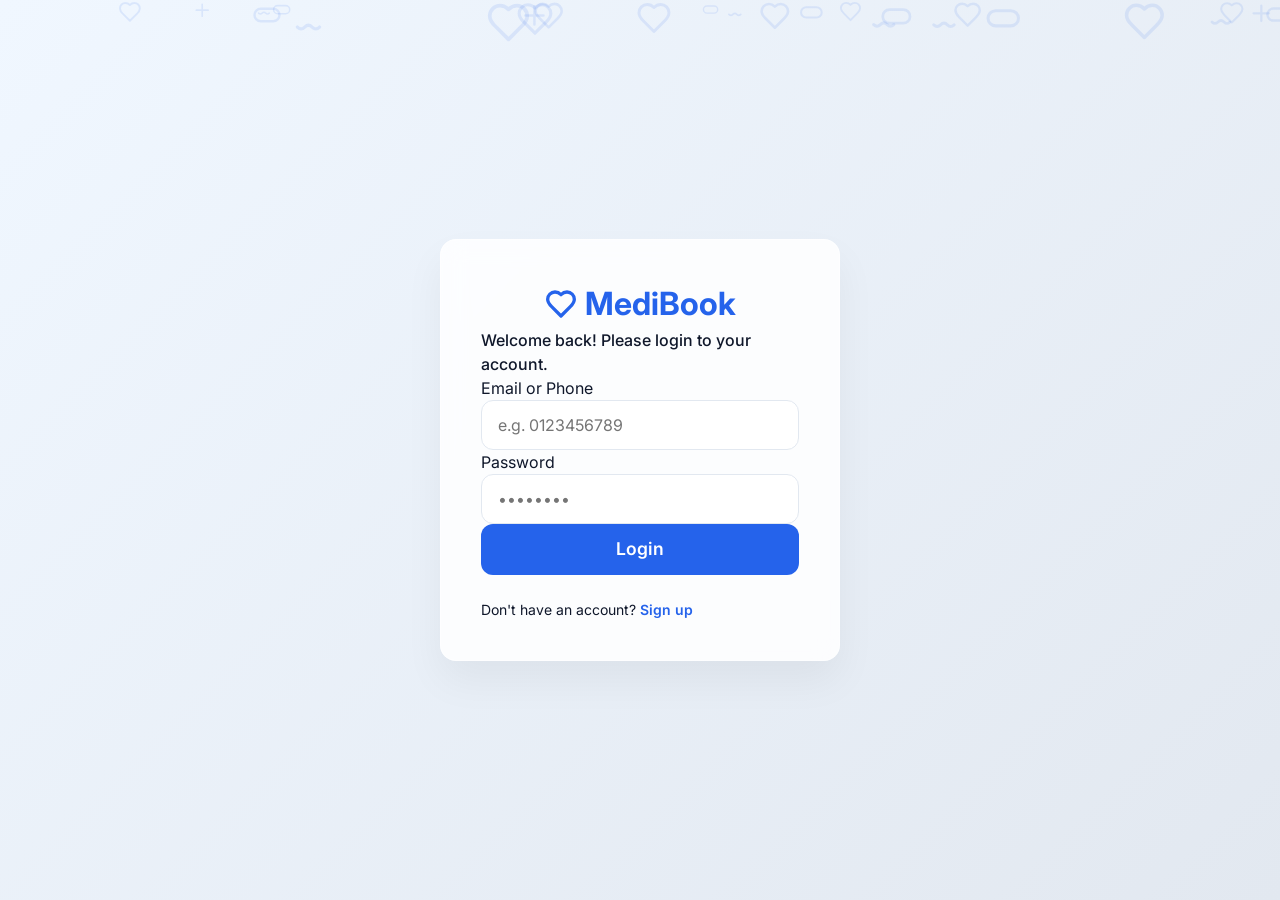
==== index.html @ 401bebbe "fix front end" ====
<!DOCTYPE html>
<html lang="en">
<head>
    <meta charset="UTF-8">
    <meta name="viewport" content="width=device-width, initial-scale=1.0">
    <title>MediBook - Appointment System</title>
    <script>
        // Check if user is logged in
        const user = localStorage.getItem('currentUser');
        if (user) {
            window.location.href = './pages/home.html';
        } else {
            window.location.href = './pages/login.html';
        }
    </script>
</head>
<body>
    <p>Redirecting...</p>
</body>
</html>
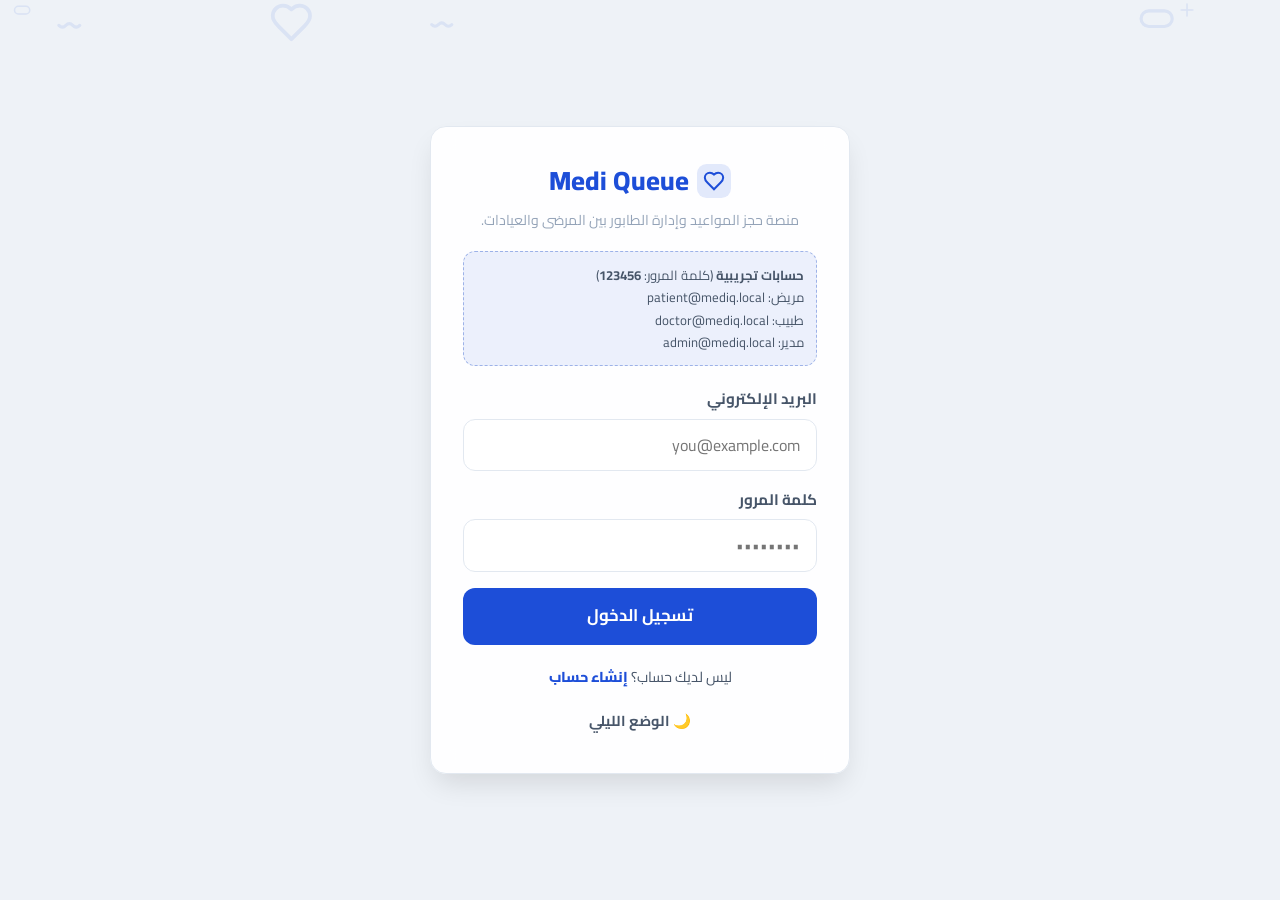
==== commit 2c5cb8d0: "Add New Pages" ====
--- a/index.html
+++ b/index.html
@@ -1,20 +1,33 @@
 <!DOCTYPE html>
-<html lang="en">
+<html lang="ar" dir="rtl">
 <head>
-    <meta charset="UTF-8">
-    <meta name="viewport" content="width=device-width, initial-scale=1.0">
-    <title>MediBook - Appointment System</title>
-    <script>
-        // Check if user is logged in
-        const user = localStorage.getItem('currentUser');
-        if (user) {
-            window.location.href = './pages/home.html';
-        } else {
-            window.location.href = './pages/login.html';
-        }
-    </script>
+  <meta charset="UTF-8" />
+  <meta name="viewport" content="width=device-width, initial-scale=1.0" />
+  <title>Medi Queue — منصة الحجز والطابور</title>
+  <link rel="stylesheet" href="./css/style.css" />
+  <link rel="preconnect" href="https://fonts.googleapis.com" />
+  <link rel="preconnect" href="https://fonts.gstatic.com" crossorigin />
+  <script>
+    (function () {
+      var k = 'mq_currentUser';
+      var raw = localStorage.getItem(k);
+      var u = null;
+      try {
+        u = raw ? JSON.parse(raw) : null;
+      } catch (e) {
+        u = null;
+      }
+      if (!u) {
+        window.location.href = './pages/login.html';
+        return;
+      }
+      if (u.role === 'doctor') window.location.href = './pages/doctor-dashboard.html';
+      else if (u.role === 'admin') window.location.href = './pages/admin-dashboard.html';
+      else window.location.href = './pages/home.html';
+    })();
+  </script>
 </head>
 <body>
-    <p>Redirecting...</p>
+  <p style="padding: 2rem; text-align: center; font-family: Cairo, sans-serif">جاري التوجيه…</p>
 </body>
 </html>
--- a/css/style.css
+++ b/css/style.css
@@ -0,0 +1,874 @@
+/*
+  Medi Queue — نظام تصميم عربي RTL + وضع ليلي
+*/
+
+@import url('https://fonts.googleapis.com/css2?family=Cairo:wght@400;500;600;700;800&family=Tajawal:wght@400;500;700;800&display=swap');
+
+:root {
+  --primary: #1d4ed8;
+  --primary-hover: #1e40af;
+  --secondary: #059669;
+  --secondary-hover: #047857;
+  --accent: #d97706;
+  --background: #eef2f7;
+  --surface: #ffffff;
+  --text-primary: #0f172a;
+  --text-secondary: #475569;
+  --text-muted: #94a3b8;
+  --border: #e2e8f0;
+  --danger: #dc2626;
+  --success: #059669;
+  --shadow-sm: 0 1px 2px 0 rgb(0 0 0 / 0.05);
+  --shadow: 0 4px 6px -1px rgb(0 0 0 / 0.08), 0 2px 4px -2px rgb(0 0 0 / 0.08);
+  --shadow-lg: 0 14px 28px -6px rgb(0 0 0 / 0.12);
+  --radius: 0.75rem;
+  --radius-lg: 1rem;
+  --radius-full: 9999px;
+  --transition: all 0.28s cubic-bezier(0.4, 0, 0.2, 1);
+  --font: 'Cairo', 'Tajawal', system-ui, sans-serif;
+}
+
+html.dark {
+  --background: #0f172a;
+  --surface: #1e293b;
+  --text-primary: #f1f5f9;
+  --text-secondary: #cbd5e1;
+  --text-muted: #94a3b8;
+  --border: #334155;
+  --shadow-sm: 0 1px 2px 0 rgb(0 0 0 / 0.35);
+  --shadow: 0 8px 24px -6px rgb(0 0 0 / 0.45);
+  --shadow-lg: 0 20px 40px -12px rgb(0 0 0 / 0.55);
+}
+
+* {
+  margin: 0;
+  padding: 0;
+  box-sizing: border-box;
+}
+
+html {
+  scroll-behavior: smooth;
+}
+
+body {
+  font-family: var(--font);
+  background-color: var(--background);
+  color: var(--text-primary);
+  line-height: 1.65;
+  -webkit-font-smoothing: antialiased;
+  text-align: start;
+}
+
+a {
+  text-decoration: none;
+  color: inherit;
+}
+
+ul {
+  list-style: none;
+}
+
+button,
+input,
+select,
+textarea {
+  font: inherit;
+  border: none;
+  outline: none;
+}
+
+img {
+  max-width: 100%;
+  display: block;
+}
+
+.container {
+  width: 100%;
+  max-width: 1180px;
+  margin-inline: auto;
+  padding-inline: 1.25rem;
+}
+
+.main-content {
+  padding-block: 6rem 4rem;
+  min-height: 82vh;
+}
+
+/* Particles */
+#particles-container {
+  position: fixed;
+  inset: 0;
+  pointer-events: none;
+  z-index: -1;
+  overflow: hidden;
+}
+
+.particle {
+  position: absolute;
+  opacity: 0.09;
+  animation: float 16s linear infinite;
+  color: var(--primary);
+}
+
+@keyframes float {
+  0% {
+    transform: translateY(110vh) rotate(0deg);
+    opacity: 0;
+  }
+  12% {
+    opacity: 0.12;
+  }
+  88% {
+    opacity: 0.12;
+  }
+  100% {
+    transform: translateY(-12vh) rotate(360deg);
+    opacity: 0;
+  }
+}
+
+/* Navbar */
+.navbar {
+  position: fixed;
+  inset-block-start: 0;
+  inset-inline: 0;
+  height: 4.25rem;
+  background: color-mix(in srgb, var(--surface) 88%, transparent);
+  backdrop-filter: blur(14px);
+  -webkit-backdrop-filter: blur(14px);
+  border-bottom: 1px solid var(--border);
+  z-index: 1000;
+  display: flex;
+  align-items: center;
+}
+
+.navbar-inner {
+  display: flex;
+  align-items: center;
+  justify-content: space-between;
+  gap: 1rem;
+}
+
+.logo {
+  font-size: 1.2rem;
+  font-weight: 800;
+  color: var(--primary);
+  display: inline-flex;
+  align-items: center;
+  gap: 0.45rem;
+}
+
+.logo-mark {
+  display: inline-flex;
+  align-items: center;
+  justify-content: center;
+  width: 2.1rem;
+  height: 2.1rem;
+  border-radius: 0.6rem;
+  background: color-mix(in srgb, var(--primary) 12%, transparent);
+}
+
+.nav-links {
+  display: flex;
+  align-items: center;
+  gap: 1.25rem;
+}
+
+.nav-link {
+  font-weight: 600;
+  color: var(--text-secondary);
+  transition: var(--transition);
+  padding: 0.35rem 0.25rem;
+}
+
+.nav-link:hover,
+.nav-link.active {
+  color: var(--primary);
+}
+
+.nav-user {
+  font-size: 0.9rem;
+  color: var(--text-muted);
+}
+
+.nav-greet {
+  font-weight: 600;
+  color: var(--text-secondary);
+}
+
+.mobile-toggle {
+  display: none;
+  background: transparent;
+  border: 1px solid var(--border);
+  border-radius: var(--radius);
+  color: var(--text-primary);
+  cursor: pointer;
+  padding: 0.35rem 0.45rem;
+}
+
+.btn {
+  display: inline-flex;
+  align-items: center;
+  justify-content: center;
+  padding: 0.65rem 1.25rem;
+  border-radius: var(--radius);
+  font-weight: 700;
+  cursor: pointer;
+  transition: var(--transition);
+  gap: 0.45rem;
+  border: 1px solid transparent;
+  text-align: center;
+}
+
+.btn-sm {
+  padding: 0.45rem 0.9rem;
+  font-size: 0.9rem;
+}
+
+.btn-lg {
+  padding: 0.85rem 1.5rem;
+  font-size: 1.05rem;
+}
+
+.btn-primary {
+  background: var(--primary);
+  color: #fff;
+}
+
+.btn-primary:hover {
+  background: var(--primary-hover);
+  transform: translateY(-1px);
+  box-shadow: var(--shadow-lg);
+}
+
+.btn-secondary {
+  background: var(--secondary);
+  color: #fff;
+}
+
+.btn-secondary:hover {
+  background: var(--secondary-hover);
+  transform: translateY(-1px);
+  box-shadow: var(--shadow-lg);
+}
+
+.btn-outline {
+  background: transparent;
+  border-color: var(--border);
+  color: var(--text-secondary);
+}
+
+.btn-outline:hover {
+  border-color: var(--primary);
+  color: var(--primary);
+  background: color-mix(in srgb, var(--primary) 6%, transparent);
+}
+
+.btn-ghost {
+  background: transparent;
+  border: 1px solid transparent;
+  color: var(--text-secondary);
+}
+
+.btn-ghost:hover {
+  border-color: var(--border);
+  color: var(--text-primary);
+}
+
+.btn-danger-outline {
+  background: transparent;
+  border: 1px solid color-mix(in srgb, var(--danger) 35%, var(--border));
+  color: var(--danger);
+}
+
+.btn-danger-outline:hover {
+  background: var(--danger);
+  color: #fff;
+  border-color: var(--danger);
+}
+
+.btn-block {
+  width: 100%;
+}
+
+.card {
+  background: var(--surface);
+  border-radius: var(--radius-lg);
+  padding: 1.35rem;
+  border: 1px solid var(--border);
+  box-shadow: var(--shadow-sm);
+  transition: var(--transition);
+}
+
+.card:hover {
+  box-shadow: var(--shadow);
+}
+
+.doctor-card {
+  display: flex;
+  flex-direction: column;
+  height: 100%;
+}
+
+.doctor-image {
+  width: 100%;
+  aspect-ratio: 1;
+  border-radius: var(--radius);
+  object-fit: cover;
+  margin-block-end: 1rem;
+}
+
+.doctor-info h3 {
+  font-size: 1.15rem;
+  margin-block-end: 0.35rem;
+}
+
+.specialty {
+  color: var(--primary);
+  font-size: 0.88rem;
+  font-weight: 700;
+  margin-block-end: 0.45rem;
+  display: block;
+}
+
+.form-group {
+  margin-block-end: 1rem;
+}
+
+.form-label {
+  display: block;
+  font-weight: 700;
+  margin-block-end: 0.45rem;
+  color: var(--text-secondary);
+  font-size: 0.95rem;
+}
+
+.form-input,
+.form-select {
+  width: 100%;
+  padding: 0.75rem 1rem;
+  border-radius: var(--radius);
+  border: 1px solid var(--border);
+  background: var(--surface);
+  color: var(--text-primary);
+  transition: var(--transition);
+}
+
+.form-input:focus,
+.form-select:focus {
+  border-color: var(--primary);
+  box-shadow: 0 0 0 4px color-mix(in srgb, var(--primary) 18%, transparent);
+}
+
+.text-secondary {
+  color: var(--text-secondary);
+}
+
+.text-center {
+  text-align: center;
+}
+
+.mb-4 {
+  margin-block-end: 1.5rem;
+}
+
+.mt-4 {
+  margin-block-start: 1.5rem;
+}
+
+/* Grid */
+.grid {
+  display: grid;
+  gap: 1.25rem;
+}
+
+.grid-cols-4 {
+  grid-template-columns: repeat(4, minmax(0, 1fr));
+}
+
+/* Modal */
+.modal-overlay {
+  position: fixed;
+  inset: 0;
+  background: rgb(15 23 42 / 0.55);
+  backdrop-filter: blur(4px);
+  display: flex;
+  align-items: center;
+  justify-content: center;
+  z-index: 2000;
+  padding: 1.25rem;
+  opacity: 0;
+  visibility: hidden;
+  transition: opacity 0.25s ease, visibility 0.25s ease;
+}
+
+.modal-overlay.active {
+  opacity: 1;
+  visibility: visible;
+}
+
+.modal-content {
+  background: var(--surface);
+  border-radius: var(--radius-lg);
+  width: 100%;
+  max-width: 440px;
+  padding: 1.75rem;
+  box-shadow: var(--shadow-lg);
+  transform: scale(0.94);
+  transition: transform 0.28s cubic-bezier(0.34, 1.45, 0.64, 1);
+  border: 1px solid var(--border);
+}
+
+.modal-overlay.active .modal-content {
+  transform: scale(1);
+}
+
+.modal-header {
+  margin-block-end: 1.25rem;
+  text-align: center;
+}
+
+.modal-icon {
+  width: 56px;
+  height: 56px;
+  background: #fee2e2;
+  color: var(--danger);
+  border-radius: 50%;
+  display: flex;
+  align-items: center;
+  justify-content: center;
+  margin-inline: auto;
+  margin-block-end: 0.85rem;
+}
+
+.modal-title {
+  font-size: 1.2rem;
+  font-weight: 800;
+}
+
+.modal-body {
+  color: var(--text-secondary);
+  text-align: center;
+  margin-block-end: 1.75rem;
+  line-height: 1.7;
+}
+
+.modal-footer {
+  display: grid;
+  grid-template-columns: 1fr 1fr;
+  gap: 0.75rem;
+}
+
+/* Status badges */
+.status-badge {
+  display: inline-flex;
+  align-items: center;
+  padding: 0.25rem 0.65rem;
+  border-radius: var(--radius-full);
+  font-size: 0.78rem;
+  font-weight: 800;
+  white-space: nowrap;
+}
+
+.status-waiting {
+  background: color-mix(in srgb, var(--accent) 18%, transparent);
+  color: #92400e;
+}
+
+.status-progress {
+  background: color-mix(in srgb, var(--primary) 14%, transparent);
+  color: var(--primary);
+}
+
+.status-yourturn {
+  background: color-mix(in srgb, var(--secondary) 18%, transparent);
+  color: #065f46;
+}
+
+.status-completed {
+  background: color-mix(in srgb, var(--text-muted) 22%, transparent);
+  color: var(--text-secondary);
+}
+
+.status-cancelled {
+  background: color-mix(in srgb, var(--danger) 16%, transparent);
+  color: #991b1b;
+}
+
+/* Progress (queue) */
+.progress-container {
+  width: min(420px, 100%);
+  margin-inline: auto;
+  margin-block: 1.25rem;
+  height: 10px;
+  border-radius: var(--radius-full);
+  background: var(--border);
+  overflow: hidden;
+}
+
+.progress-bar {
+  height: 100%;
+  width: 0%;
+  border-radius: var(--radius-full);
+  background: linear-gradient(90deg, var(--primary), var(--secondary));
+  transition: width 0.6s ease;
+}
+
+/* Toast */
+.toast {
+  position: fixed;
+  inset-block-end: 1.25rem;
+  inset-inline-end: 1.25rem;
+  z-index: 3000;
+  animation: toastIn 0.35s ease;
+}
+
+.toast-out {
+  animation: toastOut 0.35s ease forwards;
+}
+
+.toast-inner {
+  background: var(--surface);
+  padding: 0.95rem 1.25rem;
+  border-radius: var(--radius);
+  box-shadow: var(--shadow-lg);
+  border-inline-end: 4px solid var(--primary);
+  max-width: min(360px, 92vw);
+  font-weight: 600;
+  color: var(--text-primary);
+  border: 1px solid var(--border);
+}
+
+.toast-inner[data-tone='success'] {
+  border-inline-end-color: var(--secondary);
+}
+
+.toast-inner[data-tone='danger'] {
+  border-inline-end-color: var(--danger);
+}
+
+@keyframes toastIn {
+  from {
+    transform: translateY(12px);
+    opacity: 0;
+  }
+  to {
+    transform: translateY(0);
+    opacity: 1;
+  }
+}
+
+@keyframes toastOut {
+  to {
+    transform: translateY(10px);
+    opacity: 0;
+  }
+}
+
+/* Skeleton */
+.skeleton {
+  background: linear-gradient(
+    90deg,
+    color-mix(in srgb, var(--border) 80%, var(--surface)) 25%,
+    color-mix(in srgb, var(--surface) 70%, var(--border)) 50%,
+    color-mix(in srgb, var(--border) 80%, var(--surface)) 75%
+  );
+  background-size: 200% 100%;
+  animation: skeleton-loading 1.4s infinite;
+  border-radius: var(--radius);
+}
+
+@keyframes skeleton-loading {
+  0% {
+    background-position: 200% 0;
+  }
+  100% {
+    background-position: -200% 0;
+  }
+}
+
+/* Dashboard shell */
+.app-shell {
+  display: grid;
+  grid-template-columns: 260px 1fr;
+  min-height: 100vh;
+}
+
+.sidebar {
+  background: var(--surface);
+  border-inline-end: 1px solid var(--border);
+  padding: 1.25rem;
+  display: flex;
+  flex-direction: column;
+  gap: 1rem;
+  position: sticky;
+  top: 0;
+  align-self: start;
+  min-height: 100vh;
+}
+
+.sidebar-brand {
+  display: flex;
+  gap: 0.65rem;
+  align-items: center;
+  padding-block-end: 0.5rem;
+}
+
+.sidebar-title {
+  font-weight: 800;
+  font-size: 1.05rem;
+}
+
+.sidebar-sub {
+  font-size: 0.82rem;
+  color: var(--text-muted);
+}
+
+.side-nav {
+  display: flex;
+  flex-direction: column;
+  gap: 0.35rem;
+  flex: 1;
+}
+
+.side-link {
+  padding: 0.65rem 0.85rem;
+  border-radius: var(--radius);
+  font-weight: 700;
+  color: var(--text-secondary);
+  border: 1px solid transparent;
+  transition: var(--transition);
+}
+
+.side-link:hover {
+  background: color-mix(in srgb, var(--primary) 8%, transparent);
+  color: var(--primary);
+}
+
+.side-link.active {
+  background: color-mix(in srgb, var(--primary) 12%, transparent);
+  color: var(--primary);
+  border-color: color-mix(in srgb, var(--primary) 22%, transparent);
+}
+
+.sidebar-footer {
+  display: flex;
+  flex-direction: column;
+  gap: 0.5rem;
+  margin-block-start: auto;
+}
+
+.shell-main {
+  display: flex;
+  flex-direction: column;
+  min-width: 0;
+}
+
+.topbar {
+  display: flex;
+  align-items: center;
+  gap: 0.75rem;
+  padding: 1rem 1.25rem;
+  border-bottom: 1px solid var(--border);
+  background: color-mix(in srgb, var(--surface) 92%, transparent);
+  backdrop-filter: blur(10px);
+  position: sticky;
+  top: 0;
+  z-index: 5;
+}
+
+.sidebar-toggle {
+  display: none;
+  border: 1px solid var(--border);
+  background: var(--surface);
+  border-radius: var(--radius);
+  padding: 0.35rem 0.55rem;
+  cursor: pointer;
+  font-size: 1.1rem;
+}
+
+.topbar-title {
+  font-size: 1.15rem;
+  font-weight: 800;
+}
+
+.topbar-sub {
+  font-size: 0.85rem;
+  color: var(--text-muted);
+}
+
+.dash-content {
+  padding: 1.25rem;
+  flex: 1;
+}
+
+/* Tables */
+.table-wrap {
+  overflow-x: auto;
+  border-radius: var(--radius-lg);
+  border: 1px solid var(--border);
+  background: var(--surface);
+}
+
+.data-table {
+  width: 100%;
+  border-collapse: collapse;
+  font-size: 0.92rem;
+}
+
+.data-table th,
+.data-table td {
+  padding: 0.75rem 0.85rem;
+  text-align: start;
+  border-bottom: 1px solid var(--border);
+  vertical-align: middle;
+}
+
+.data-table th {
+  background: color-mix(in srgb, var(--background) 55%, var(--surface));
+  font-weight: 800;
+  color: var(--text-secondary);
+  white-space: nowrap;
+}
+
+.data-table tr:last-child td {
+  border-bottom: none;
+}
+
+.table-actions {
+  display: flex;
+  flex-wrap: wrap;
+  gap: 0.35rem;
+}
+
+.chip-row {
+  display: flex;
+  flex-wrap: wrap;
+  gap: 0.5rem;
+}
+
+.filter-chip {
+  padding: 0.5rem 1rem;
+  border-radius: var(--radius-full);
+  border: 1px solid var(--border);
+  background: var(--surface);
+  cursor: pointer;
+  transition: var(--transition);
+  font-size: 0.85rem;
+  font-weight: 700;
+  white-space: nowrap;
+}
+
+.filter-chip.active {
+  background: var(--primary);
+  color: #fff;
+  border-color: var(--primary);
+}
+
+.section-title {
+  font-size: 1.25rem;
+  font-weight: 800;
+  margin-block: 1rem 0.75rem;
+}
+
+.fade-in {
+  animation: fadeIn 0.45s ease;
+}
+
+@keyframes fadeIn {
+  from {
+    opacity: 0;
+    transform: translateY(8px);
+  }
+  to {
+    opacity: 1;
+    transform: translateY(0);
+  }
+}
+
+/* Responsive */
+@media (max-width: 1024px) {
+  .grid-cols-4 {
+    grid-template-columns: repeat(3, minmax(0, 1fr));
+  }
+
+  .app-shell {
+    grid-template-columns: 1fr;
+  }
+
+  .sidebar {
+    position: fixed;
+    inset-block: 0;
+    inset-inline-start: 0;
+    width: min(280px, 88vw);
+    z-index: 1200;
+    transform: translateX(-100%);
+    transition: transform 0.3s ease;
+    box-shadow: var(--shadow-lg);
+  }
+
+  [dir='rtl'] .sidebar {
+    transform: translateX(100%);
+  }
+
+  .sidebar.open {
+    transform: translateX(0) !important;
+  }
+
+  .sidebar-toggle {
+    display: inline-flex;
+  }
+}
+
+@media (max-width: 768px) {
+  .grid-cols-4 {
+    grid-template-columns: repeat(2, minmax(0, 1fr));
+  }
+
+  .mobile-toggle {
+    display: inline-flex;
+  }
+
+  .nav-links {
+    position: fixed;
+    inset-inline: 0;
+    top: 4.25rem;
+    background: var(--surface);
+    flex-direction: column;
+    align-items: stretch;
+    padding: 1rem 1.25rem 1.25rem;
+    border-bottom: 1px solid var(--border);
+    transform: translateY(-120%);
+    transition: transform 0.35s ease;
+    box-shadow: var(--shadow-lg);
+    gap: 0.65rem;
+  }
+
+  .nav-links.active {
+    transform: translateY(0);
+  }
+
+  .nav-link {
+    text-align: center;
+    padding: 0.65rem;
+    font-size: 1.05rem;
+  }
+
+  .main-content {
+    padding-block: 5rem 3rem;
+  }
+
+  .modal-footer {
+    grid-template-columns: 1fr;
+  }
+}
+
+@media (max-width: 520px) {
+  .grid-cols-4 {
+    grid-template-columns: 1fr;
+  }
+
+  .btn {
+    width: 100%;
+  }
+}
